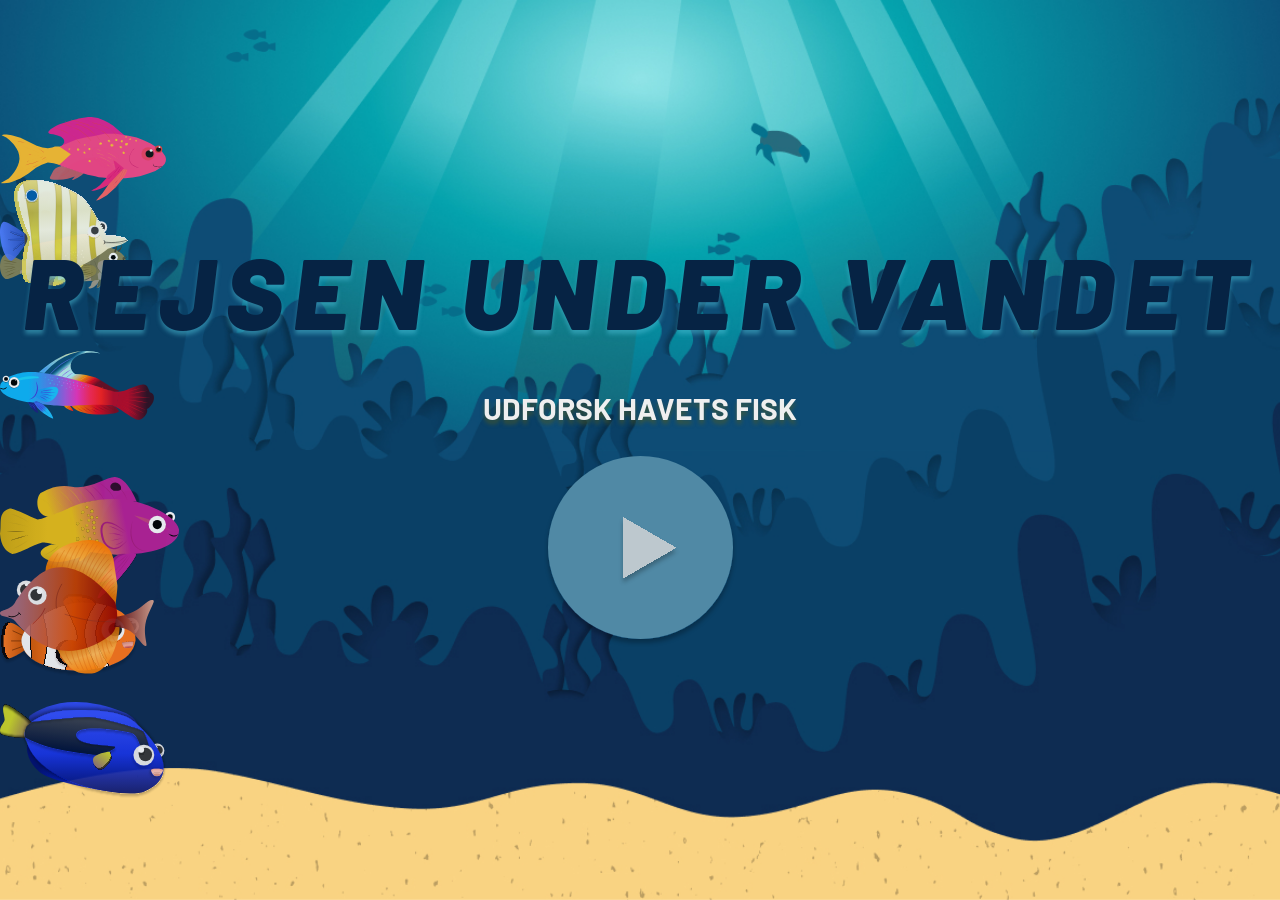
==== index.HTML @ fd253ef4 "svømmefisk" ====
<!DOCTYPE html>
<html lang="en">
<head>
    <meta charset="UTF-8">
    <meta name="viewport" content="width=device-width, initial-scale=1.0">
    <title>Akvarie Case</title>
    <link rel="stylesheet" href="css/style.css">
    <link rel="preconnect" href="https://fonts.googleapis.com">
<link rel="preconnect" href="https://fonts.gstatic.com" crossorigin>
<link href="https://fonts.googleapis.com/css2?family=Barlow:ital,wght@0,100;0,200;0,300;0,400;0,500;0,600;0,700;0,800;0,900;1,100;1,200;1,300;1,400;1,500;1,600;1,700;1,800;1,900&family=Cormorant+Garamond:ital,wght@0,300..700;1,300..700&family=Montserrat:ital,wght@0,100..900;1,100..900&display=swap" rel="stylesheet">
</head>
<body>
   
  <section class="baggrund-tekst">
    <section class="allefisk" aria-hidden="true">
      <img class="svoemmefisk fisk-1-antais" src="Fisk-svg/Antais.svg" alt="">
      <img class="svoemmefisk fisk-2-hugofisk" src="Fisk-svg/Hugofisk.svg" alt="">
      <img class="svoemmefisk fisk-3-ildhalekutling" src="Fisk-svg/Ildhalekutling.svg" alt="">
      <img class="svoemmefisk fisk-4-kongefebars" src="Fisk-svg/KongeFebars.svg" alt="">
      <img class="svoemmefisk fisk-5-nemo" src="Fisk-svg/Nemo.svg" alt="">
      <img class="svoemmefisk fisk-6-paletkirurg" src="Fisk-svg/Paletkirurg.svg" alt="">
      <img class="svoemmefisk fisk-7-pincetfisk" src="Fisk-svg/Pincetfisk.svg" alt="">
      <img class="svoemmefisk fisk-8-rogfarvetkirurg" src="Fisk-svg/Rogfarvetkirurg.svg" alt="">
    </section>
    <section class="home-content">
      <h1 class="titel">Rejsen under vandet</h1>
      <p class="undertekst">Udforsk havets fisk</p>
      <a href="menu.html" class="play" aria-label="Start">
<svg xmlns="http://www.w3.org/2000/svg" width="193" height="191" viewBox="0 0 193 191" fill="none">
  <g filter="url(#filter0_d_638_1404)">
    <ellipse cx="96.5" cy="91.5" rx="92.5" ry="91.5" fill="#5089A5"/>
  </g>
  <g filter="url(#filter1_d_638_1404)">
    <path d="M132.487 91.766L78.5065 122.864V60.6684L132.487 91.766Z" fill="#D9D9D9" fill-opacity="0.8" shape-rendering="crispEdges"/>
  </g>
  <defs>
    <filter id="filter0_d_638_1404" x="0" y="0" width="193" height="191" filterUnits="userSpaceOnUse" color-interpolation-filters="sRGB">
      <feFlood flood-opacity="0" result="BackgroundImageFix"/>
      <feColorMatrix in="SourceAlpha" type="matrix" values="0 0 0 0 0 0 0 0 0 0 0 0 0 0 0 0 0 0 127 0" result="hardAlpha"/>
      <feOffset dy="4"/>
      <feGaussianBlur stdDeviation="2"/>
      <feComposite in2="hardAlpha" operator="out"/>
      <feColorMatrix type="matrix" values="0 0 0 0 0 0 0 0 0 0 0 0 0 0 0 0 0 0 0.25 0"/>
      <feBlend mode="normal" in2="BackgroundImageFix" result="effect1_dropShadow_638_1404"/>
      <feBlend mode="normal" in="BackgroundImageFix" in2="effect1_dropShadow_638_1404" result="BackgroundImageFix"/>
      <feBlend mode="normal" in="SourceGraphic" in2="BackgroundImageFix" result="shape"/>
    </filter>
    <filter id="filter1_d_638_1404" x="74.5065" y="60.6684" width="61.9806" height="70.1952" filterUnits="userSpaceOnUse" color-interpolation-filters="sRGB">
      <feFlood flood-opacity="0" result="BackgroundImageFix"/>
      <feColorMatrix in="SourceAlpha" type="matrix" values="0 0 0 0 0 0 0 0 0 0 0 0 0 0 0 0 0 0 127 0" result="hardAlpha"/>
      <feOffset dy="4"/>
      <feGaussianBlur stdDeviation="2"/>
      <feComposite in2="hardAlpha" operator="out"/>
      <feColorMatrix type="matrix" values="0 0 0 0 0 0 0 0 0 0 0 0 0 0 0 0 0 0 0.25 0"/>
      <feBlend mode="normal" in2="BackgroundImageFix" result="effect1_dropShadow_638_1404"/>
      <feBlend mode="normal" in="SourceGraphic" in2="effect1_dropShadow_638_1404" result="shape"/>
    </filter>
  </defs>
</svg>
      </a>
    </section>
</section>








</body>
</html>
---- css/style.css ----
body{
    background-image: url("../images/Baggrund.jpg");
    background-size: cover;
    min-height: 100vh;
    margin: 0;
    background-position: bottom;
    overflow: hidden;
}

.baggrund-tekst{
   position: relative;
   overflow: hidden;
   background-size: cover;
   min-height:100vh;
   display:flex;
   justify-content: center;
   align-items: center;
}

.home-content {
    position: relative;
    z-index: 1;
    display: flex;
    flex-direction: column;
    align-items: center;
}

.allefisk {
    position: absolute;
    inset: 0;
    overflow: hidden;
    pointer-events: none;
}

.svoemmefisk {
    position: absolute;
    left: 0;
    width: clamp(80px, 11vw, 165px);
    height: auto;
    opacity: 0.9;
    animation: svoem linear infinite;
}

.fisk-1-antais { top: 12%; width: clamp(100px, 13vw, 195px); animation-duration: 19s; }
.fisk-2-hugofisk { top: 26%; width: clamp(80px, 10vw, 150px); animation-duration: 24s; animation-delay: -12s; }
.fisk-3-ildhalekutling { top: 39%; width: clamp(95px, 12vw, 180px); animation-duration: 21s; animation-delay: -7s; animation-direction: reverse; }
.fisk-4-kongefebars { top: 53%; width: clamp(110px, 14vw, 210px); animation-duration: 26s; animation-delay: -19s; }
.fisk-5-nemo { top: 66%; width: clamp(90px, 11vw, 165px); animation-duration: 20s; animation-delay: -4s; }
.fisk-6-paletkirurg { top: 78%; width: clamp(105px, 13vw, 195px); animation-duration: 23s; animation-delay: -15s; }
.fisk-7-pincetfisk { top: 20%; width: clamp(80px, 10vw, 150px); animation-duration: 22s; animation-delay: -17s; }
.fisk-8-rogfarvetkirurg { top: 60%; width: clamp(95px, 12vw, 180px); animation-duration: 25s; animation-delay: -9s; animation-direction: reverse; }

@keyframes svoem {
    from { transform: translateX(-20vw); }
    to { transform: translateX(120vw); }
}

.titel{
    font-family: 'Barlow', sans-serif;
    font-weight: 900;
    font-style: italic;
    font-size: 100px;
    text-transform: uppercase;
    color: #062344;
    text-shadow: 0 4px 4px rgba(76, 189, 214, 0.50);
    letter-spacing: 0.1em;
    margin-top: -20px;
}

.undertekst{
    color: #EFEFEF;
    text-shadow: 0 4px 4px rgba(100, 97, 10, 0.50);
    font-family: Barlow;
    font-size: 30px;
    font-style: normal;
    font-weight: 700;
    line-height: normal;
    text-transform: uppercase;
    margin-top: -60px;

}
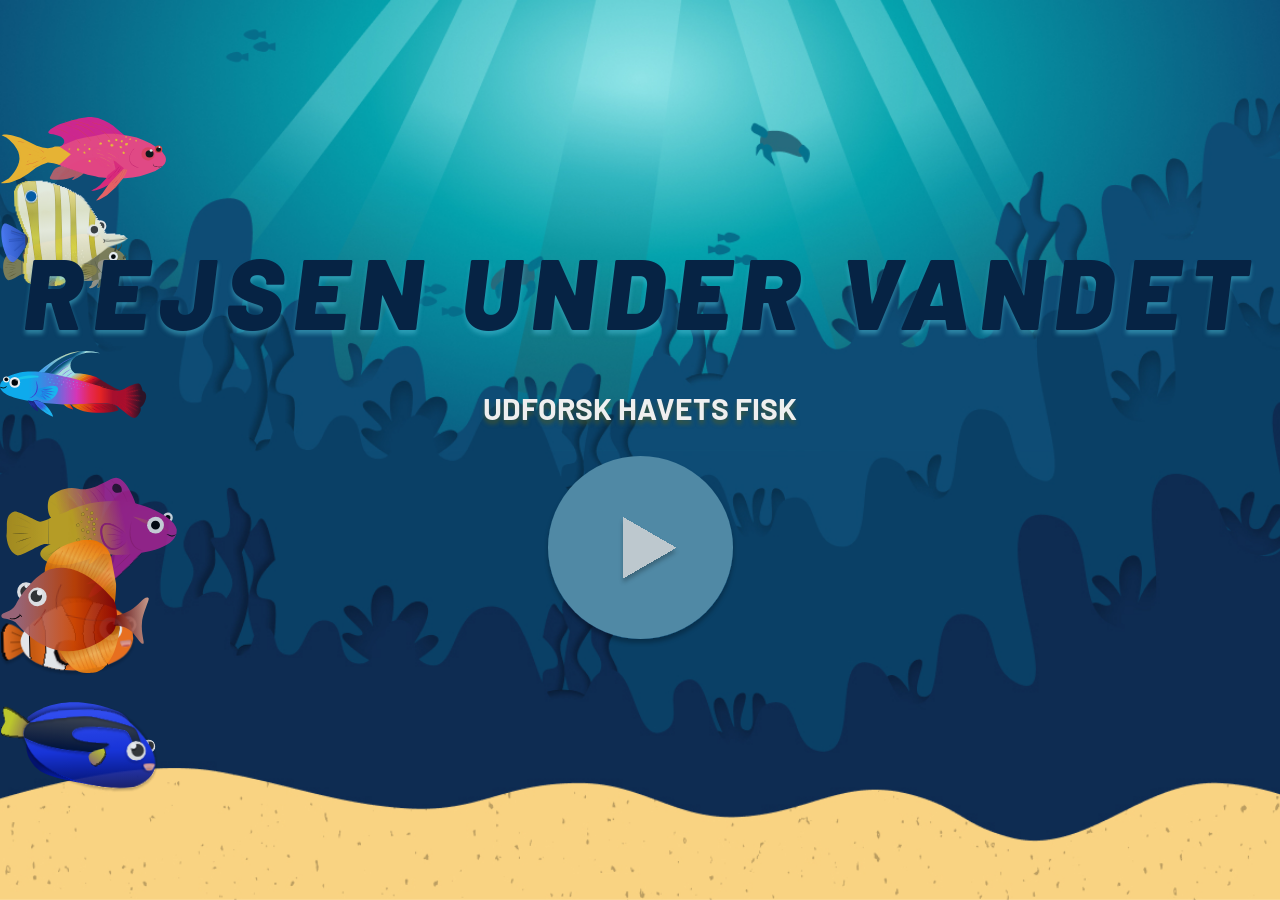
==== commit fbcebf24: "+animation på fisk svg" ====
--- a/index.HTML
+++ b/index.HTML
@@ -18,9 +18,9 @@
       <img class="svoemmefisk fisk-3-ildhalekutling" src="Fisk-svg/Ildhalekutling.svg" alt="">
       <img class="svoemmefisk fisk-4-kongefebars" src="Fisk-svg/KongeFebars.svg" alt="">
       <img class="svoemmefisk fisk-5-nemo" src="Fisk-svg/Nemo.svg" alt="">
-      <img class="svoemmefisk fisk-6-paletkirurg" src="Fisk-svg/Paletkirurg.svg" alt="">
+      <img class="svoemmefisk fisk-6-paletkirurg" src="Fisk-svg/Paletkirug.svg" alt="">
       <img class="svoemmefisk fisk-7-pincetfisk" src="Fisk-svg/Pincetfisk.svg" alt="">
-      <img class="svoemmefisk fisk-8-rogfarvetkirurg" src="Fisk-svg/Rogfarvetkirurg.svg" alt="">
+      <img class="svoemmefisk fisk-8-rogfarvetkirurg" src="Fisk-svg/Rogfarvetkirug.svg" alt="">
     </section>
     <section class="home-content">
       <h1 class="titel">Rejsen under vandet</h1>
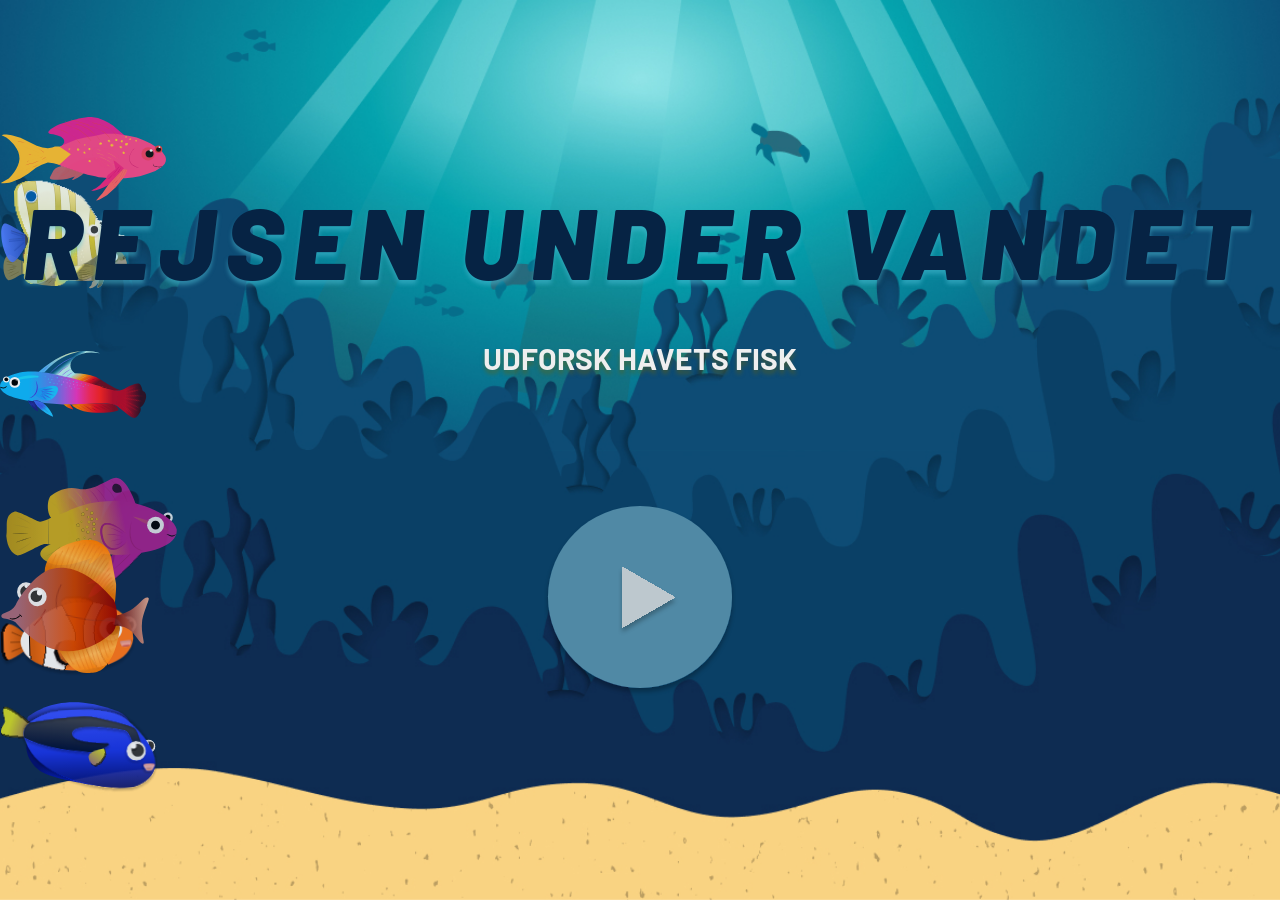
==== commit 2a1edae1: "8484" ====
--- a/index.HTML
+++ b/index.HTML
@@ -5,6 +5,7 @@
     <meta name="viewport" content="width=device-width, initial-scale=1.0">
     <title>Akvarie Case</title>
     <link rel="stylesheet" href="css/style.css">
+    <link rel="stylesheet" href="css/overgang.css">
     <link rel="preconnect" href="https://fonts.googleapis.com">
 <link rel="preconnect" href="https://fonts.gstatic.com" crossorigin>
 <link href="https://fonts.googleapis.com/css2?family=Barlow:ital,wght@0,100;0,200;0,300;0,400;0,500;0,600;0,700;0,800;0,900;1,100;1,200;1,300;1,400;1,500;1,600;1,700;1,800;1,900&family=Cormorant+Garamond:ital,wght@0,300..700;1,300..700&family=Montserrat:ital,wght@0,100..900;1,100..900&display=swap" rel="stylesheet">
--- a/css/style.css
+++ b/css/style.css
@@ -27,6 +27,11 @@
     align-items: center;
 }
 
+.play svg{
+    width: 15vw;
+    height: auto;
+    margin-top: 100px;
+}
 .allefisk {
     position: absolute;
     inset: 0;
--- a/css/overgang.css
+++ b/css/overgang.css
@@ -0,0 +1,9 @@
+@view-transition{
+    navigation:auto;
+}
+
+::view-transition-old(root),
+::view-transition-new(root){
+    animation-duration:0.6s;
+    animation-timing-function:ease-in;
+}
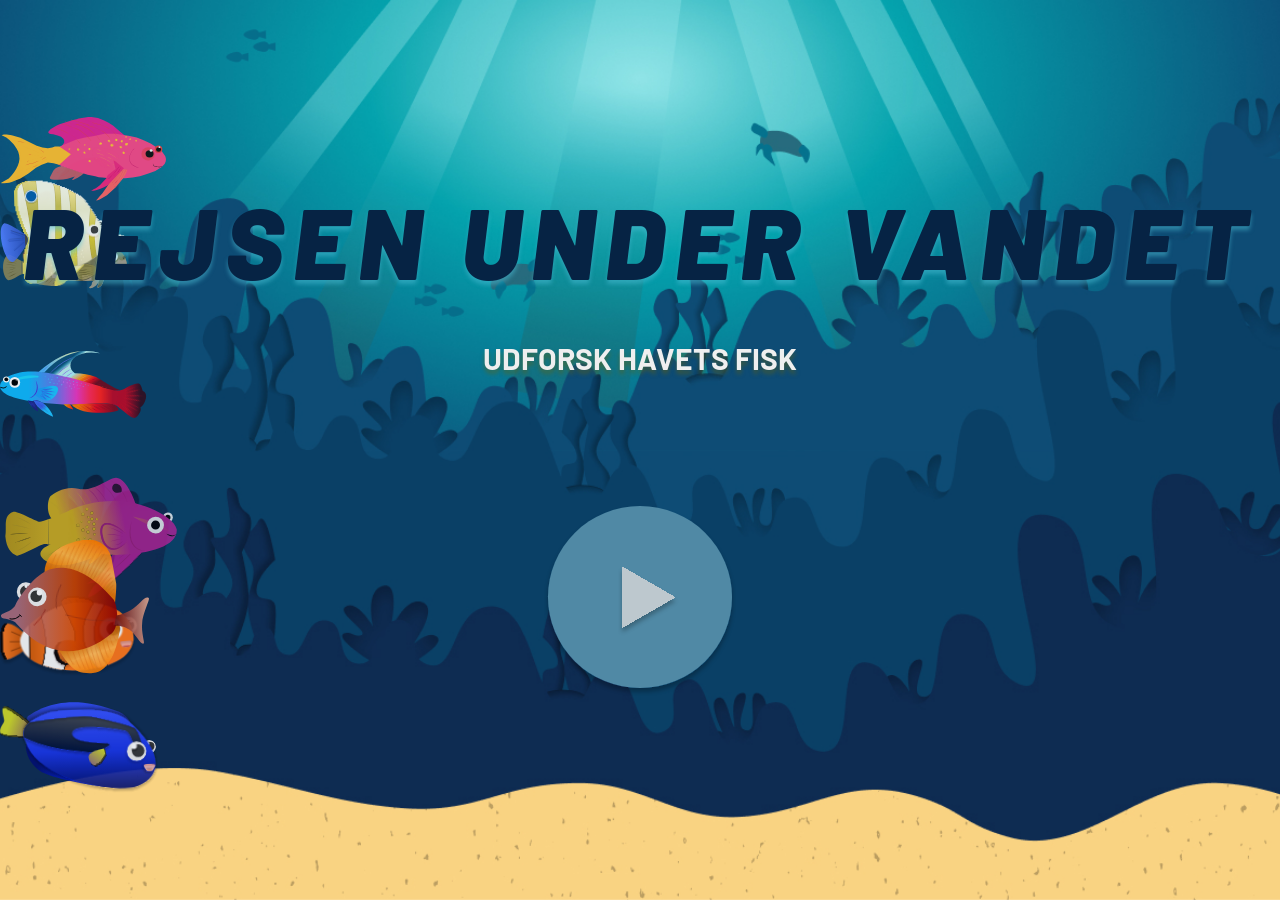
==== commit a357a2ca: "bobilibobilibtch" ====
--- a/index.HTML
+++ b/index.HTML
@@ -1,5 +1,5 @@
 <!DOCTYPE html>
-<html lang="en">
+<html lang="da">
 <head>
     <meta charset="UTF-8">
     <meta name="viewport" content="width=device-width, initial-scale=1.0">
--- a/css/overgang.css
+++ b/css/overgang.css
@@ -2,8 +2,23 @@
     navigation:auto;
 }
 
-::view-transition-old(root),
+
+
+/* ::view-transition-old(root),
 ::view-transition-new(root){
     animation-duration:0.6s;
     animation-timing-function:ease-in;
+} */
+
+@keyframes fadeInd{
+    from{
+        opacity:0;
+    }
+    to{
+        opacity:1;
+    }
+}
+
+body{
+    animation:fadeInd 0.6s ease-in;
 }
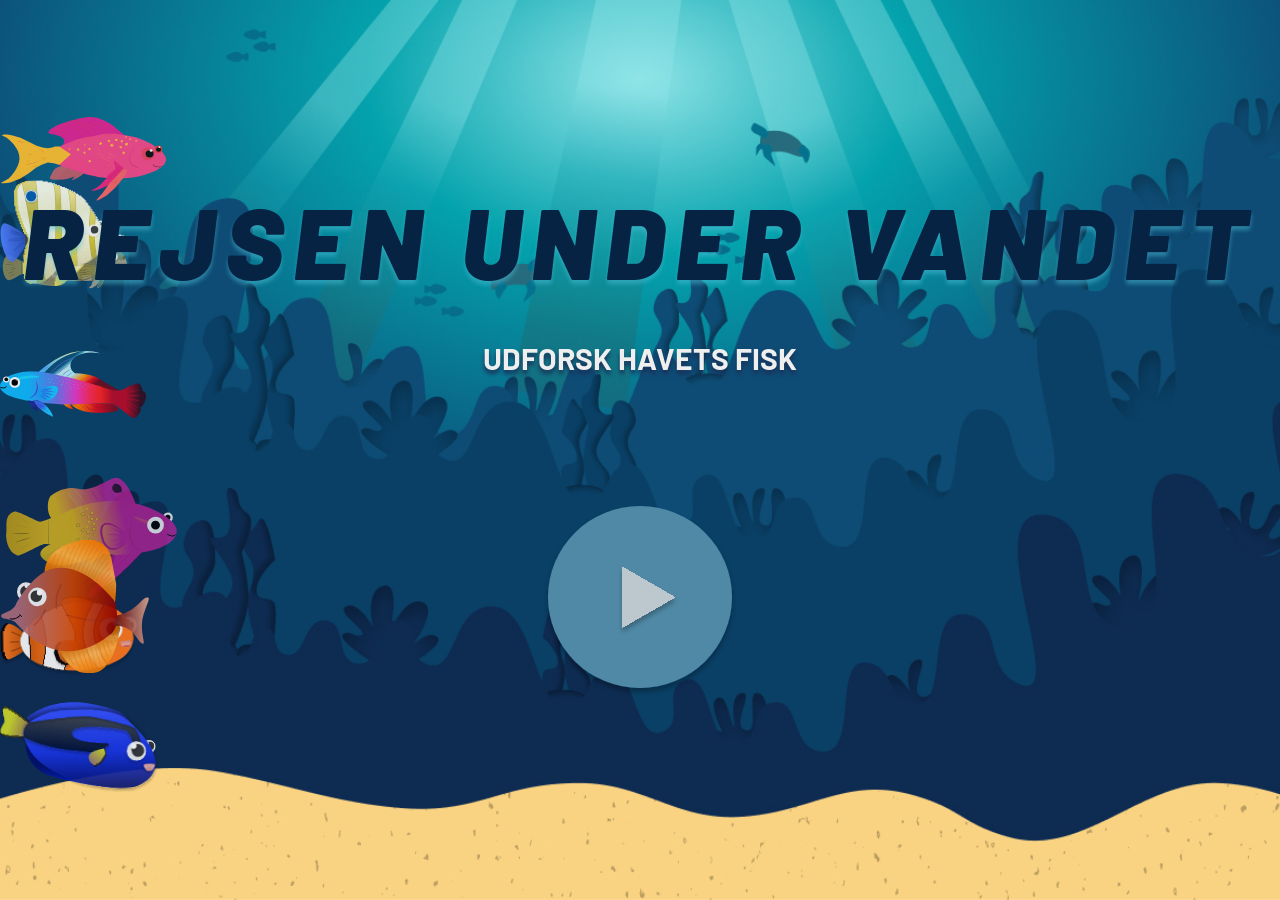
==== commit 1ec38910: "bobilibobilibtch" ====
--- a/index.HTML
+++ b/index.HTML
@@ -64,10 +64,5 @@
 
 
 
-
-
-
-
-
 </body>
 </html>
--- a/css/style.css
+++ b/css/style.css
@@ -76,7 +76,7 @@
 
 .undertekst{
     color: #EFEFEF;
-    text-shadow: 0 4px 4px rgba(100, 97, 10, 0.50);
+    text-shadow: 0 4px 4px #1a3058;
     font-family: Barlow;
     font-size: 30px;
     font-style: normal;
--- a/css/overgang.css
+++ b/css/overgang.css
@@ -1,14 +1,3 @@
-@view-transition{
-    navigation:auto;
-}
-
-
-
-/* ::view-transition-old(root),
-::view-transition-new(root){
-    animation-duration:0.6s;
-    animation-timing-function:ease-in;
-} */
 
 @keyframes fadeInd{
     from{
@@ -20,5 +9,9 @@
 }
 
 body{
-    animation:fadeInd 0.6s ease-in;
+    animation:fadeInd 0.3s ease-in;
+}
+
+html{
+    background-color:#1a3058;
 }
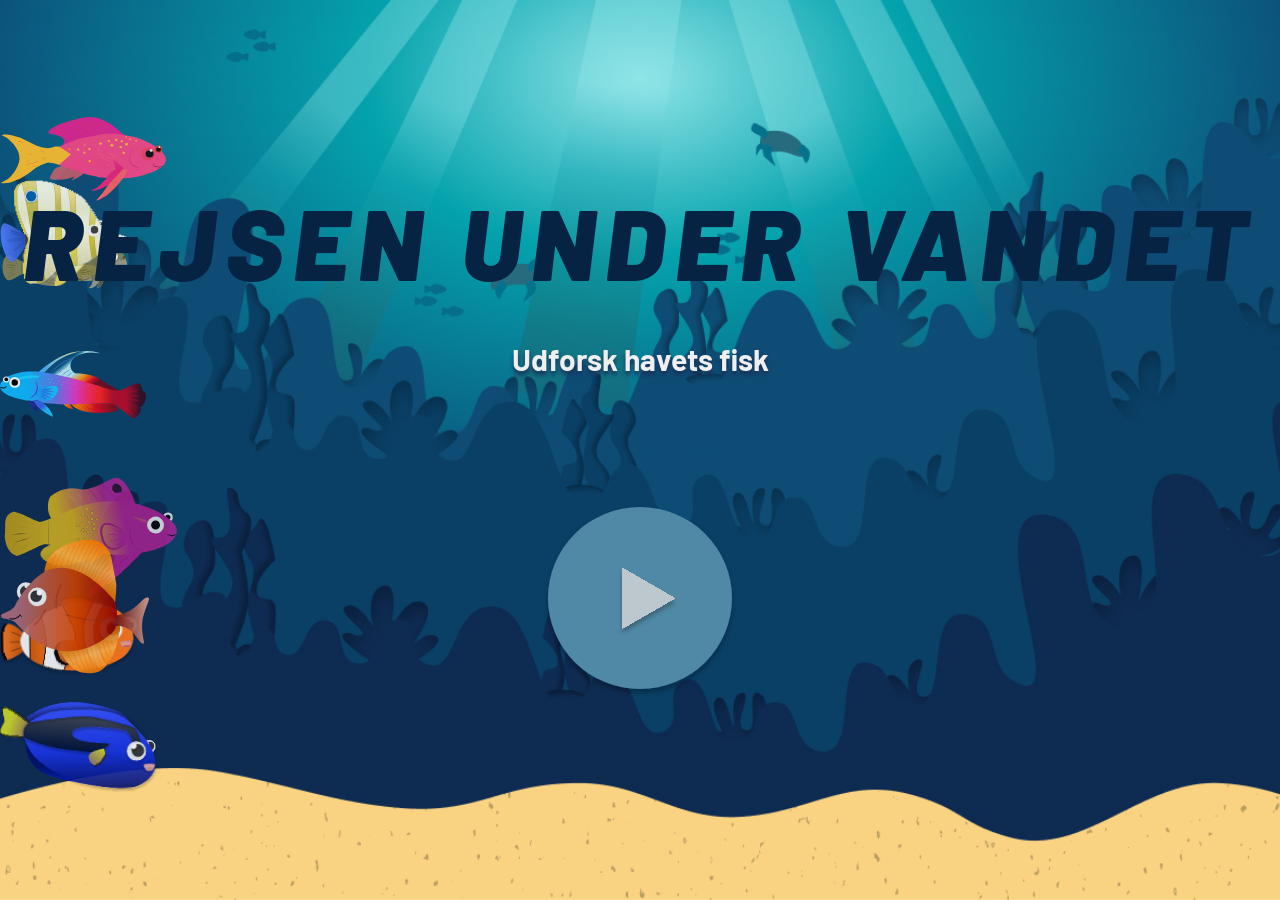
==== commit 5d9b5a8e: "Font update" ====
--- a/index.HTML
+++ b/index.HTML
@@ -7,8 +7,8 @@
     <link rel="stylesheet" href="css/style.css">
     <link rel="stylesheet" href="css/overgang.css">
     <link rel="preconnect" href="https://fonts.googleapis.com">
-<link rel="preconnect" href="https://fonts.gstatic.com" crossorigin>
-<link href="https://fonts.googleapis.com/css2?family=Barlow:ital,wght@0,100;0,200;0,300;0,400;0,500;0,600;0,700;0,800;0,900;1,100;1,200;1,300;1,400;1,500;1,600;1,700;1,800;1,900&family=Cormorant+Garamond:ital,wght@0,300..700;1,300..700&family=Montserrat:ital,wght@0,100..900;1,100..900&display=swap" rel="stylesheet">
+    <link rel="preconnect" href="https://fonts.gstatic.com" crossorigin>
+    <link href="https://fonts.googleapis.com/css2?family=Barlow:ital,wght@0,100;0,200;0,300;0,400;0,500;0,600;0,700;0,800;0,900;1,100;1,200;1,300;1,400;1,500;1,600;1,700;1,800;1,900&family=Cormorant+Garamond:ital,wght@0,300..700;1,300..700&family=Montserrat:ital,wght@0,100..900;1,100..900&display=swap" rel="stylesheet">
 </head>
 <body>
    
--- a/css/style.css
+++ b/css/style.css
@@ -7,6 +7,8 @@
     margin: 0;
     background-position: bottom;
     overflow: hidden;
+    font-family: 'Barlow', sans-serif;
+
 }
 
 .baggrund-tekst{
@@ -69,7 +71,6 @@
     font-size: 100px;
     text-transform: uppercase;
     color: #062344;
-    text-shadow: 0 4px 4px rgba(76, 189, 214, 0.50);
     letter-spacing: 0.1em;
     margin-top: -20px;
 }
@@ -77,12 +78,11 @@
 .undertekst{
     color: #EFEFEF;
     text-shadow: 0 4px 4px #1a3058;
-    font-family: Barlow;
+    font-family: 'Barlow', sans-serif;
     font-size: 30px;
     font-style: normal;
     font-weight: 700;
     line-height: normal;
-    text-transform: uppercase;
     margin-top: -60px;
 
 }
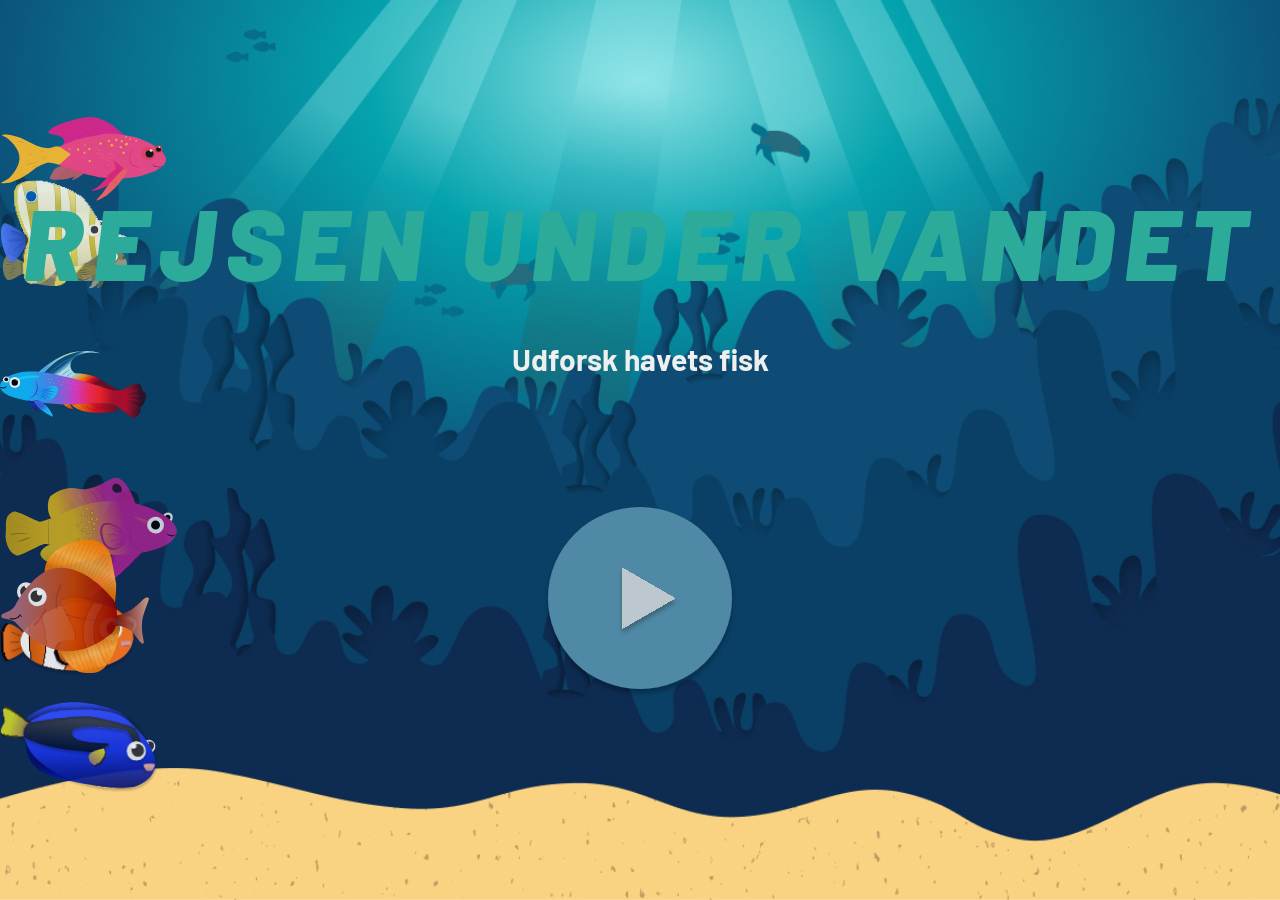
==== commit 0c9c4730: "hgfdsdfghj" ====
--- a/index.HTML
+++ b/index.HTML
@@ -1,3 +1,5 @@
+<!-- Frederikke -->
+
 <!DOCTYPE html>
 <html lang="da">
 <head>
@@ -11,7 +13,8 @@
     <link href="https://fonts.googleapis.com/css2?family=Barlow:ital,wght@0,100;0,200;0,300;0,400;0,500;0,600;0,700;0,800;0,900;1,100;1,200;1,300;1,400;1,500;1,600;1,700;1,800;1,900&family=Cormorant+Garamond:ital,wght@0,300..700;1,300..700&family=Montserrat:ital,wght@0,100..900;1,100..900&display=swap" rel="stylesheet">
 </head>
 <body>
-   
+  
+  <!-- Victor -->
   <section class="baggrund-tekst">
     <section class="allefisk" aria-hidden="true">
       <img class="svoemmefisk fisk-1-antais" src="Fisk-svg/Antais.svg" alt="">
@@ -23,6 +26,8 @@
       <img class="svoemmefisk fisk-7-pincetfisk" src="Fisk-svg/Pincetfisk.svg" alt="">
       <img class="svoemmefisk fisk-8-rogfarvetkirurg" src="Fisk-svg/Rogfarvetkirug.svg" alt="">
     </section>
+
+    <!-- Frederikke -->
     <section class="home-content">
       <h1 class="titel">Rejsen under vandet</h1>
       <p class="undertekst">Udforsk havets fisk</p>
--- a/css/style.css
+++ b/css/style.css
@@ -1,4 +1,4 @@
-
+/* Frederikke */
 
 body{
     background-image: url("../images/Baggrund.jpg");
@@ -34,6 +34,8 @@
     height: auto;
     margin-top: 100px;
 }
+
+/* Victor */
 .allefisk {
     position: absolute;
     inset: 0;
@@ -64,20 +66,21 @@
     to { transform: translateX(120vw); }
 }
 
+
+/* Frederikke */
 .titel{
     font-family: 'Barlow', sans-serif;
     font-weight: 900;
     font-style: italic;
     font-size: 100px;
     text-transform: uppercase;
-    color: #062344;
+    color: #2CAA9A;
     letter-spacing: 0.1em;
     margin-top: -20px;
 }
 
 .undertekst{
     color: #EFEFEF;
-    text-shadow: 0 4px 4px #1a3058;
     font-family: 'Barlow', sans-serif;
     font-size: 30px;
     font-style: normal;
--- a/css/overgang.css
+++ b/css/overgang.css
@@ -1,3 +1,5 @@
+/* Frederikke */
+
 
 @keyframes fadeInd{
     from{
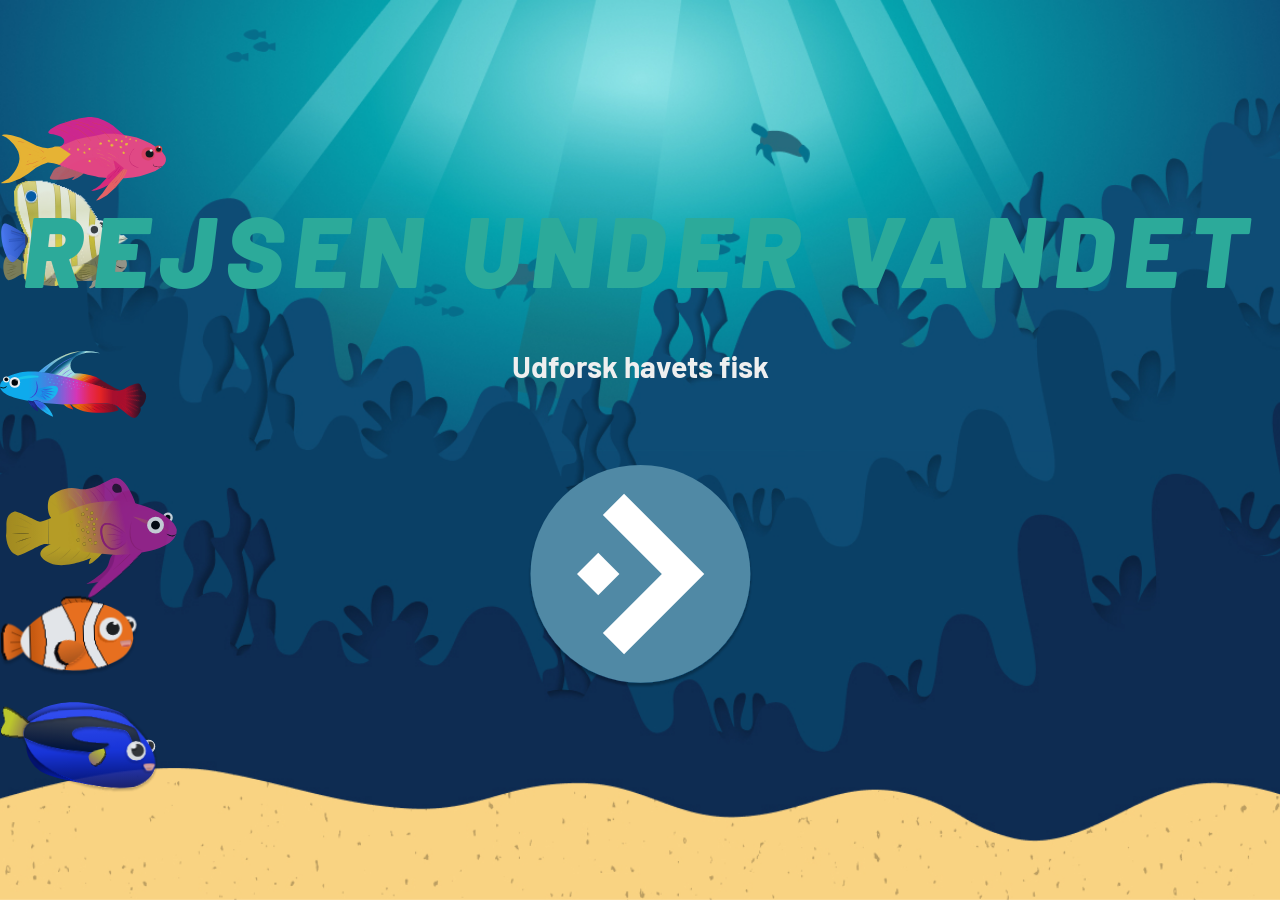
==== commit 8a01b637: "update af knapper" ====
--- a/index.HTML
+++ b/index.HTML
@@ -31,35 +31,25 @@
     <section class="home-content">
       <h1 class="titel">Rejsen under vandet</h1>
       <p class="undertekst">Udforsk havets fisk</p>
+    
       <a href="menu.html" class="play" aria-label="Start">
-<svg xmlns="http://www.w3.org/2000/svg" width="193" height="191" viewBox="0 0 193 191" fill="none">
-  <g filter="url(#filter0_d_638_1404)">
-    <ellipse cx="96.5" cy="91.5" rx="92.5" ry="91.5" fill="#5089A5"/>
+<svg xmlns="http://www.w3.org/2000/svg" width="242" height="240" viewBox="0 0 242 240" fill="none">
+  <g filter="url(#filter0_d_638_930)">
+    <ellipse cx="120.944" cy="117.196" rx="118.218" ry="117.196" fill="#5089A5"/>
   </g>
-  <g filter="url(#filter1_d_638_1404)">
-    <path d="M132.487 91.766L78.5065 122.864V60.6684L132.487 91.766Z" fill="#D9D9D9" fill-opacity="0.8" shape-rendering="crispEdges"/>
-  </g>
+  <path d="M189.586 117.282L103.303 31L80.5062 53.8284L143.96 117.282L80.5062 180.737L103.303 203.565L189.586 117.282Z" fill="#fff"/>
+  <path d="M52.7256 117.272L75.5378 140.084L98.3499 117.272L75.5378 94.4596L52.7256 117.272Z" fill="#fff"/>
   <defs>
-    <filter id="filter0_d_638_1404" x="0" y="0" width="193" height="191" filterUnits="userSpaceOnUse" color-interpolation-filters="sRGB">
+    <filter id="filter0_d_638_930" x="9.56059e-05" y="0" width="241.888" height="239.843" filterUnits="userSpaceOnUse" color-interpolation-filters="sRGB">
       <feFlood flood-opacity="0" result="BackgroundImageFix"/>
       <feColorMatrix in="SourceAlpha" type="matrix" values="0 0 0 0 0 0 0 0 0 0 0 0 0 0 0 0 0 0 127 0" result="hardAlpha"/>
-      <feOffset dy="4"/>
-      <feGaussianBlur stdDeviation="2"/>
+      <feOffset dy="2.72549"/>
+      <feGaussianBlur stdDeviation="1.36275"/>
       <feComposite in2="hardAlpha" operator="out"/>
       <feColorMatrix type="matrix" values="0 0 0 0 0 0 0 0 0 0 0 0 0 0 0 0 0 0 0.25 0"/>
-      <feBlend mode="normal" in2="BackgroundImageFix" result="effect1_dropShadow_638_1404"/>
-      <feBlend mode="normal" in="BackgroundImageFix" in2="effect1_dropShadow_638_1404" result="BackgroundImageFix"/>
+      <feBlend mode="normal" in2="BackgroundImageFix" result="effect1_dropShadow_638_930"/>
+      <feBlend mode="normal" in="BackgroundImageFix" in2="effect1_dropShadow_638_930" result="BackgroundImageFix"/>
       <feBlend mode="normal" in="SourceGraphic" in2="BackgroundImageFix" result="shape"/>
-    </filter>
-    <filter id="filter1_d_638_1404" x="74.5065" y="60.6684" width="61.9806" height="70.1952" filterUnits="userSpaceOnUse" color-interpolation-filters="sRGB">
-      <feFlood flood-opacity="0" result="BackgroundImageFix"/>
-      <feColorMatrix in="SourceAlpha" type="matrix" values="0 0 0 0 0 0 0 0 0 0 0 0 0 0 0 0 0 0 127 0" result="hardAlpha"/>
-      <feOffset dy="4"/>
-      <feGaussianBlur stdDeviation="2"/>
-      <feComposite in2="hardAlpha" operator="out"/>
-      <feColorMatrix type="matrix" values="0 0 0 0 0 0 0 0 0 0 0 0 0 0 0 0 0 0 0.25 0"/>
-      <feBlend mode="normal" in2="BackgroundImageFix" result="effect1_dropShadow_638_1404"/>
-      <feBlend mode="normal" in="SourceGraphic" in2="effect1_dropShadow_638_1404" result="shape"/>
     </filter>
   </defs>
 </svg>
--- a/css/style.css
+++ b/css/style.css
@@ -30,9 +30,9 @@
 }
 
 .play svg{
-    width: 15vw;
-    height: auto;
-    margin-top: 100px;
+    width: 225px;
+    height: 225px;
+    margin-top: 50px;
 }
 
 /* Victor */
@@ -90,6 +90,3 @@
 
 }
 
-
-
-
--- a/css/overgang.css
+++ b/css/overgang.css
@@ -1,5 +1,10 @@
 /* Frederikke */
 
+
+@keyframes pulser{
+    0%, 100% {scale:0.95 1;}
+    50% {scale:0.98 1;}
+}
 
 @keyframes fadeInd{
     from{
